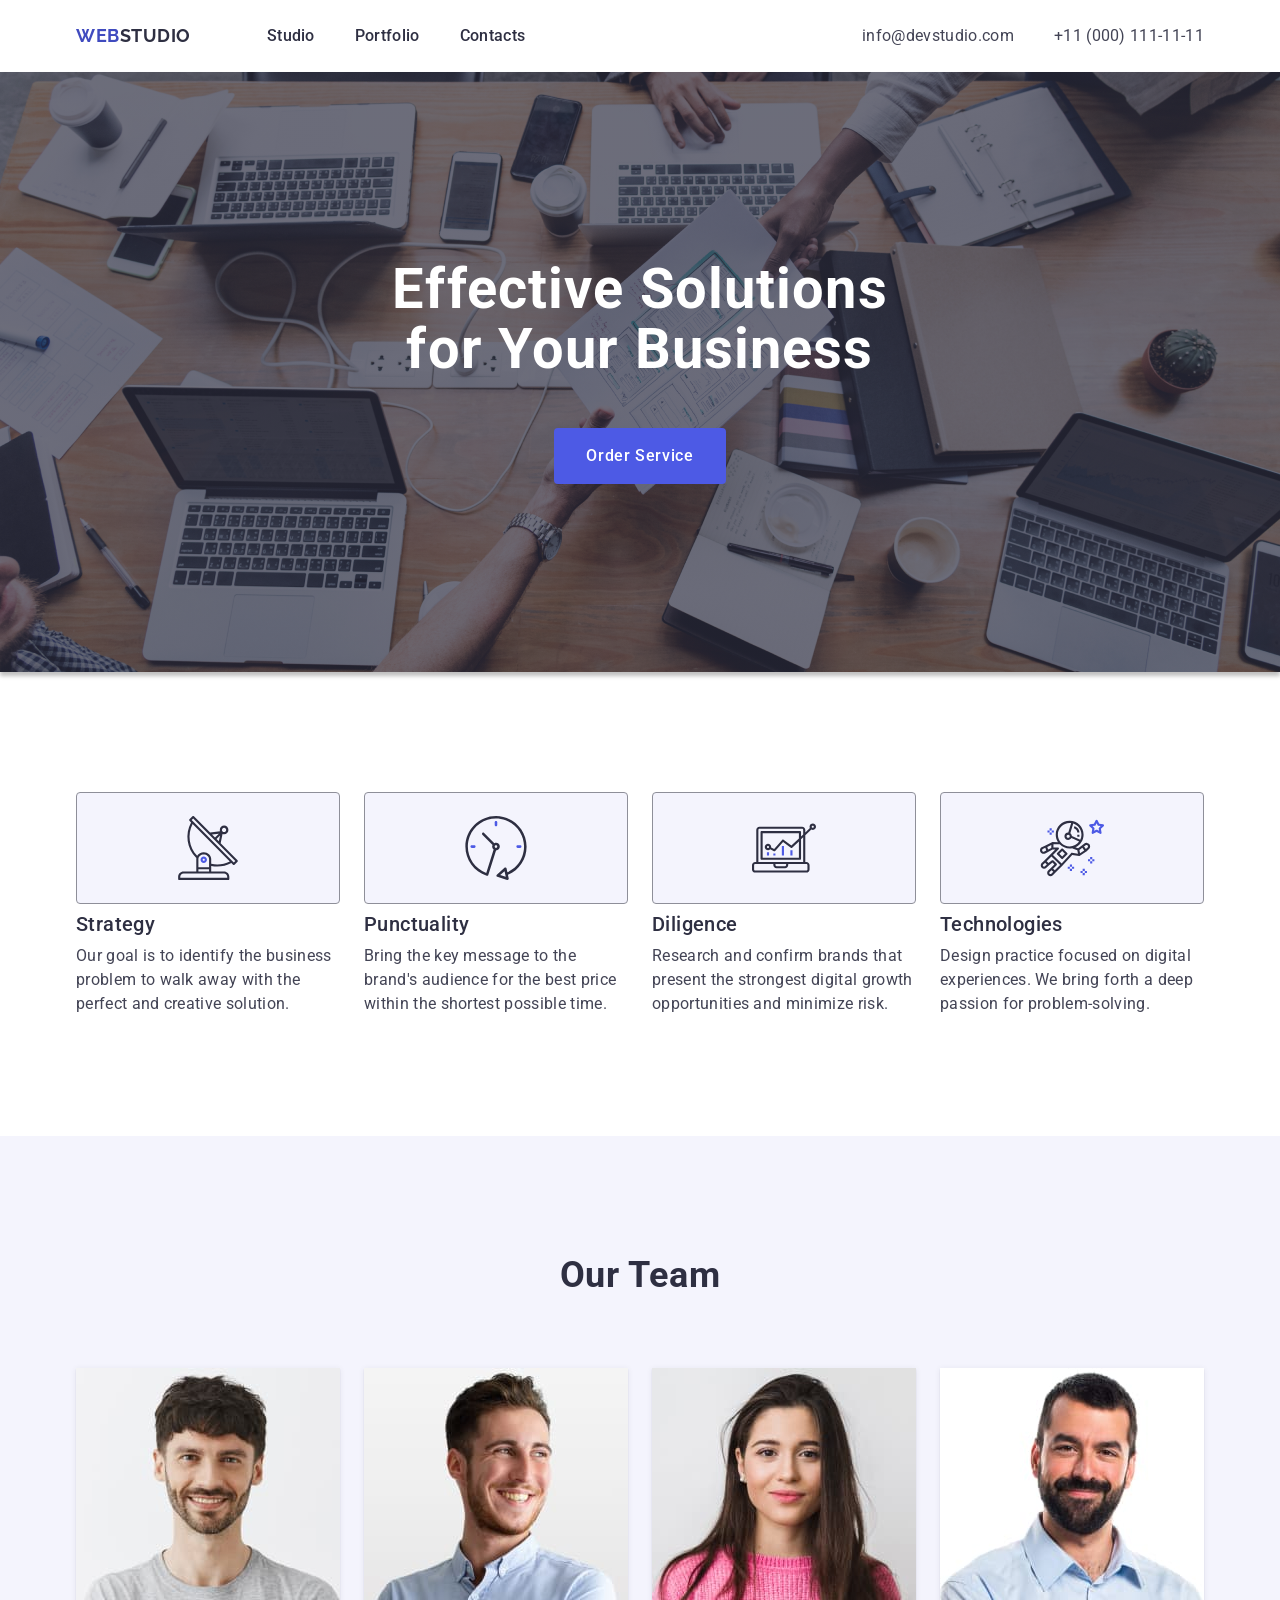
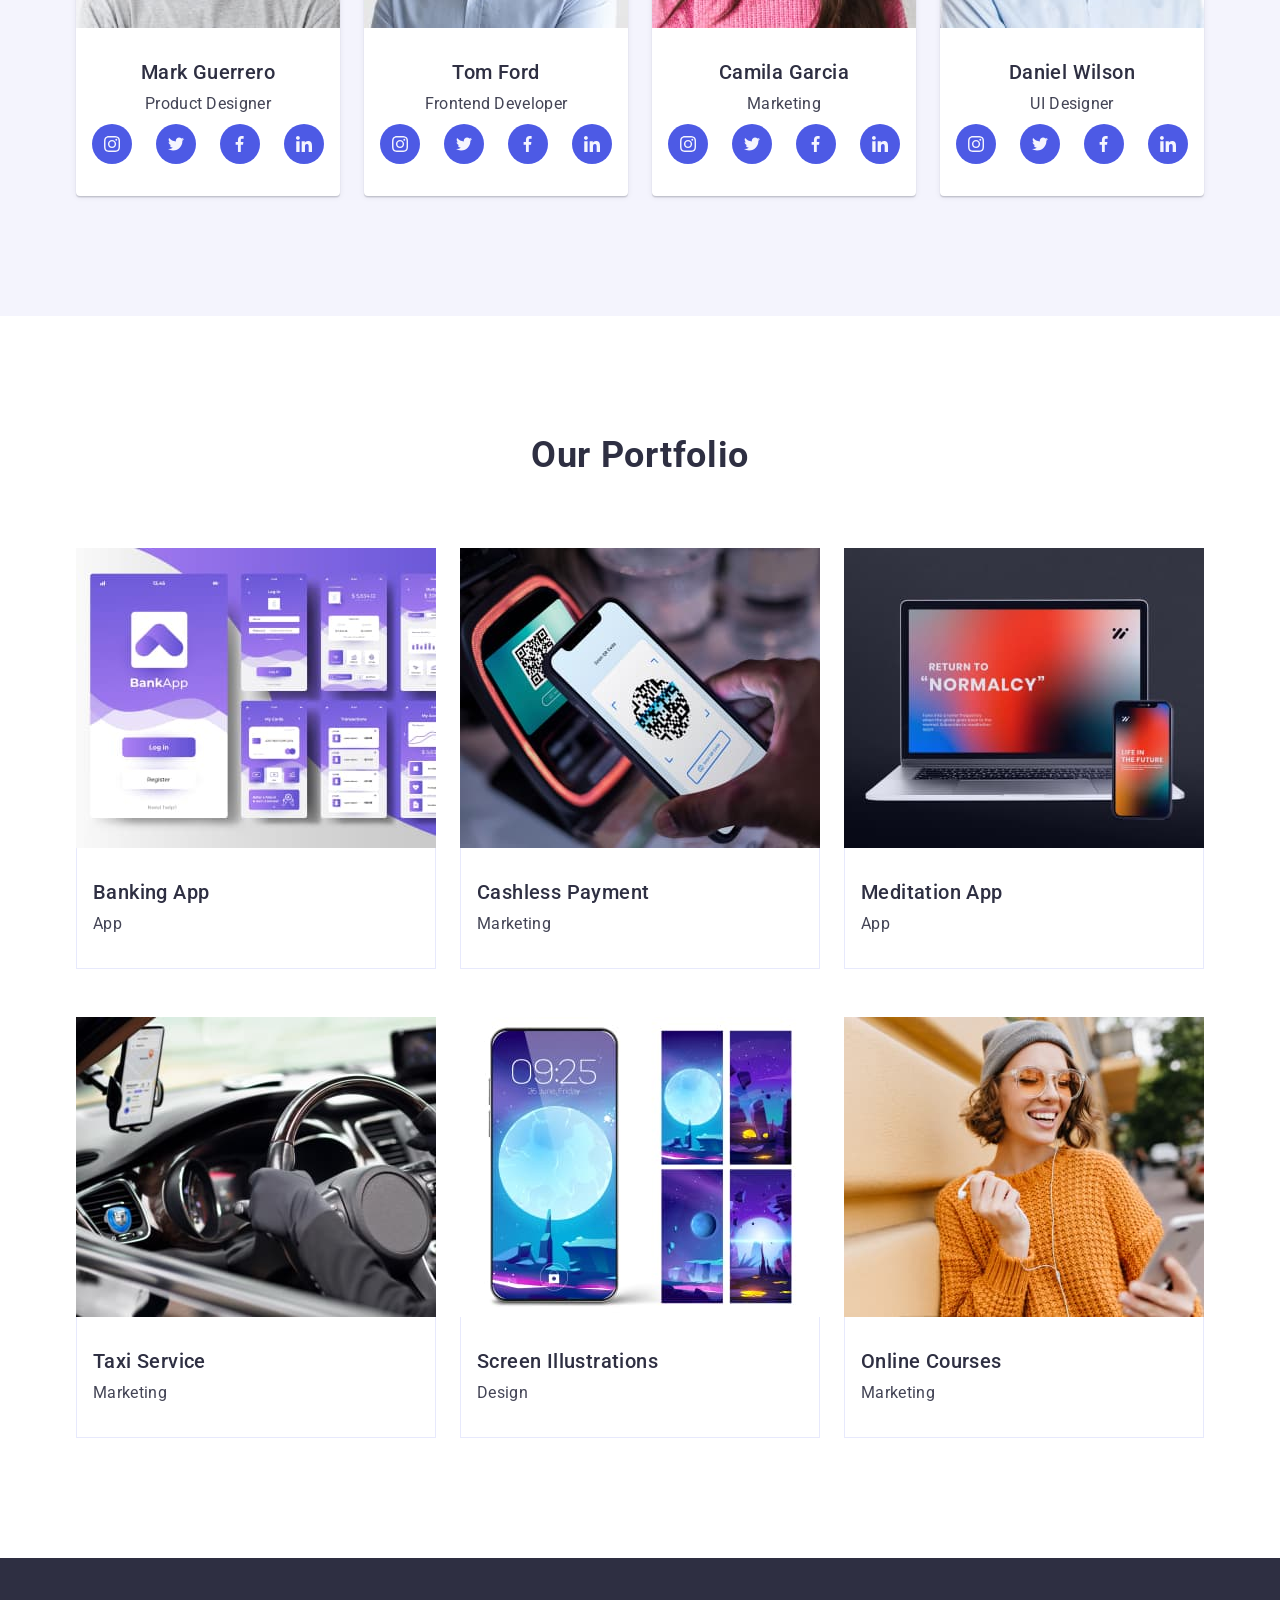
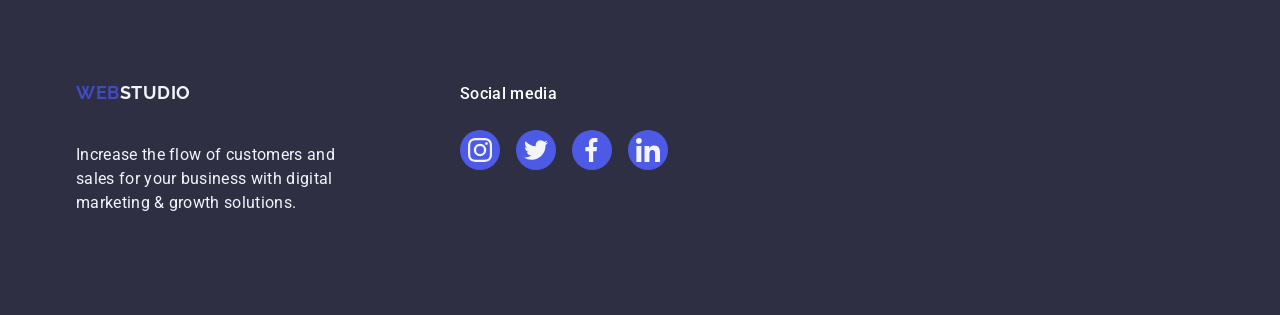
==== index.html @ 7f90b685 "section 3 hover color" ====
<!DOCTYPE html>
<html lang="en">
<head>
    <meta charset="UTF-8">
    <meta name="viewport" content="width=device-width, initial-scale=1.0">
    <title>Web-studio</title>
    <link rel="stylesheet" href="https://cdnjs.cloudflare.com/ajax/libs/modern-normalize/3.0.1/modern-normalize.min.css" integrity="sha512-q6WgHqiHlKyOqslT/lgBgodhd03Wp4BEqKeW6nNtlOY4quzyG3VoQKFrieaCeSnuVseNKRGpGeDU3qPmabCANg==" crossorigin="anonymous" referrerpolicy="no-referrer" />
<link rel="preconnect" href="https://fonts.googleapis.com">
<link rel="preconnect" href="https://fonts.gstatic.com" crossorigin>
<link href="https://fonts.googleapis.com/css2?family=Raleway:wght@700&family=Roboto:wght@400;500;700&display=swap"
    rel="stylesheet">
    <link rel="stylesheet" href="./css/styles.css" />
</head>
<body>
    <div class="page-container">
            <!-- #region ========HEADER===========-->
        <header class="header">
                <div class="container header-flex">
                    <nav class="header-nav">
                        <a class="logo" href="./index.html">web<span class="header-logo">Studio</span></a>
                        <ul class="nav-list">
                            <li class="nav-item">
                                <a class="nav-list-link" href="./index.html">Studio
                                </a>
                            </li>
                            <li class="nav-item">
                                <a class="nav-list-link" href="">Portfolio</a>
                            </li>
                            <li class="nav-item">
                                <a class="nav-list-link" href="">Contacts</a>
                            </li>
                        </ul>
                    </nav>
                    <address class="contacts">
                        <ul class="contacts-list">
                            <li class="contacts-item"><a class="contacts-link" href="mailto:info@devstudio.com"
                                target="_blank">info@devstudio.com</a></li>
                            <li class="contacts-item"><a class="contacts-link" href="tel:+110001111111">+11 (000) 111-11-11</a></li>
                        </ul>
                    </address>
                </div>
        </header>      
            <!-- #endregion header -->
            
            <!-- #region ========MAIN========== -->
        <main>
                    <!-- #region ====1 HERO=============-->
            <section class="hero">
                            <div class="container">
                            <h1 class="hero-title">Effective Solutions for Your Business</h1>
                            <button class="hero-btn" type="button">Order Service</button>
                            </div>
            </section>
                    <!-- #endregion HERO -->
                
                    <!-- #region ====2 FEATURES==========-->
            <section class="features section">
                            <div class="container">
                            <h2 class="title visually-hidden">Features</h2> <!-- Згодом сховаємо в css -->
                            <ul class="features-list">
                                <li class="features-item">
                                    <h3 class="features-item-title">Strategy</h3>
                                    <p class="text">Our goal is to identify the business problem to walk away with the perfect and creative solution.</p>
                                </li>
                                <li class="features-item">
                                <h3 class="features-item-title">Punctuality</h3>
                                <p class="text">Bring the key message to the brand's audience for the best price within the shortest possible time.</p>
                                </li>
                            <li class="features-item">
                            <h3 class="features-item-title">Diligence</h3>
                                <p class="text">Research and confirm brands that present the strongest digital growth opportunities and minimize risk.</p>
                            </li>
                            <li class="features-item">
                                <h3 class="features-item-title">Technologies</h3>
                                <p class="text">Design practice focused on digital experiences. We bring forth a deep passion for problem-solving.</p>
                            </li>
                            </ul>
                            </div>
            </section>
                    <!-- #endregion FEATURES -->
                
                    <!-- #region ======3 TEAM=========== -->
            <section class="team section">
                            <div class="container">
                            <h2 class="title">Our Team</h2>
                            <ul class="team-list">
                                <li class="team-item">
                                    <img src="./images/team/mark_guerrero.jpg" alt="Photo of Mark Guerrero" width=264>
                                    <div class="team-item-wrapper">
                                        <h3 class="team-item-title">Mark Guerrero</h3>
                                        <p class="team-item-text">Product Designer</p>
                                        <ul class="social-list">
                                            <li class="social-list-item"><a href="" class="social-link">
                                                <svg class="social-list-icon" width="16" height="16">
                                                    <use href="./images/icons.svg#icon-instagram"></use>
                                                </svg>
                                            </a></li>
                                            <li class="social-list-item"><a href="" class="social-link"><svg class="social-list-icon" width="16" height="16">
                                                <use href="./images/icons.svg#icon-twitter"></use>
                                            </svg></a></li>
                                            <li class="social-list-item"><a href="" class="social-link"><svg class="social-list-icon" width="16" height="16">
                                                <use href="./images/icons.svg#icon-facebook"></use>
                                            </svg></a></li>
                                            <li class="social-list-item"><a href="" class="social-link"><svg class="social-list-icon" width="16" height="16">
                                                <use href="./images/icons.svg#icon-linkedin"></use>
                                            </svg></a></li>
                                        </ul>
                                    </div>
                                  
                                </li>
                                <li class="team-item">
                                    <img src="./images/team/tom-ford.jpg" alt="Photo of Tom Ford" width=264>
                                    <div class="team-item-wrapper"><h3 class="team-item-title">Tom Ford</h3>
                                    <p class="team-item-text">Frontend Developer</p>
                                <ul class="social-list">
                                    <li class="social-list-item"><a href="" class="social-link">
                                            <svg class="social-list-icon" width="16" height="16">
                                                <use href="./images/icons.svg#icon-instagram"></use>
                                            </svg>
                                        </a></li>
                                    <li class="social-list-item"><a href="" class="social-link"><svg class="social-list-icon" width="16" height="16">
                                                <use href="./images/icons.svg#icon-twitter"></use>
                                            </svg></a></li>
                                    <li class="social-list-item"><a href="" class="social-link"><svg class="social-list-icon" width="16" height="16">
                                                <use href="./images/icons.svg#icon-facebook"></use>
                                            </svg></a></li>
                                    <li class="social-list-item"><a href="" class="social-link"><svg class="social-list-icon" width="16" height="16">
                                                <use href="./images/icons.svg#icon-linkedin"></use>
                                            </svg></a></li>
                                </ul>
                            </div>
                                   
                                </li>
                                <li class="team-item">
                                    <img src="./images/team/camila-garcia.jpg" alt="Photo of Camila Garcia" width=264>
                                    <div class="team-item-wrapper">
                                        <h3 class="team-item-title">Camila Garcia</h3>
                                        <p class="team-item-text">Marketing</p>
                                        <ul class="social-list">
                                            <li class="social-list-item"><a href="" class="social-link">
                                                    <svg class="social-list-icon" width="16" height="16">
                                                        <use href="./images/icons.svg#icon-instagram"></use>
                                                    </svg>
                                                </a></li>
                                            <li class="social-list-item"><a href="" class="social-link"><svg class="social-list-icon" width="16" height="16">
                                                        <use href="./images/icons.svg#icon-twitter"></use>
                                                    </svg></a></li>
                                            <li class="social-list-item"><a href="" class="social-link"><svg class="social-list-icon" width="16" height="16">
                                                        <use href="./images/icons.svg#icon-facebook"></use>
                                                    </svg></a></li>
                                            <li class="social-list-item"><a href="" class="social-link"><svg class="social-list-icon" width="16" height="16">
                                                        <use href="./images/icons.svg#icon-linkedin"></use>
                                                    </svg></a></li>
                                        </ul>
                                    </div> 
                                </li>
                                <li class="team-item">
                                    <img src="./images/team/daniel-wilson.jpg" alt="Photo of Daniel Wilson" width=264>
                                    <div class="team-item-wrapper">
                                        <h3 class="team-item-title">Daniel Wilson</h3>
                                        <p class="team-item-text">UI Designer</p>
                                        <ul class="social-list">
                                            <li class="social-list-item"><a href="" class="social-link">
                                                    <svg class="social-list-icon" width="16" height="16">
                                                        <use href="./images/svg/icons.svg#icon-instagram"></use>
                                                    </svg>
                                                </a></li>
                                            <li class="social-list-item"><a href="" class="social-link"><svg class="social-list-icon" width="16" height="16">
                                                        <use href="./images/svg/icons.svg#icon-twitter"></use>
                                                    </svg></a></li>
                                            <li class="social-list-item"><a href="" class="social-link"><svg class="social-list-icon" width="16" height="16">
                                                        <use href="./images/svg/icons.svg#icon-facebook"></use>
                                                    </svg></a></li>
                                            <li class="social-list-item"><a href="" class="social-link"><svg class="social-list-icon" width="16" height="16">
                                                        <use href="./images/svg/icons.svg#icon-linkedin"></use>
                                                    </svg></a></li>
                                        </ul>
                                    </div>   
                                </li>
                            </ul>
                            </div>
            </section>
                    <!-- #endregion TEAM -->
                
                    <!-- #region ====4 PORTFOLIO======= -->
            <section class="portfolio section">
                <div class="container">
                    <h2 class="portfolio-title title">Our Portfolio</h2>
                    <ul class="portfolio-list">
                        <li class="portfolio-item">
                            <a href="#" class="portfolio-overlay-link">
                                <div class="portfolio-img-box">
                                <img src="./images/portfolio/banking-app.jpg" alt="screenshots of banking application" width="360">
                                <div class="overlay">
                                    <p class="overlay overlay-text text">14 Stylish and User-Friendly App Design Concepts · Task Manager App · Calorie
                                    Tracker App · Exotic Fruit Ecommerce App. Cloud Storage App</p>
                                </div>
                                </div>
                                <div class="portfolio-item-wrapper">
                                    <h3 class="portfolio-item-title">Banking App</h3>
                                    <p class="text">App</p>
                                </div>
                                </a>
                            </li>
                            <li class="portfolio-item">
                                <img src="./images/portfolio/cashless-payment.jpg" alt="Mobile and Terminal" width="360">
                                <div class="portfolio-item-wrapper">
                                    <h3 class="portfolio-item-title">Cashless Payment</h3>
                                    <p class="text">Marketing</p>
                                </div>
                            </li>
                            <li class="portfolio-item">
                                <img src="./images/portfolio/meditation-app.jpg" alt="laptop" width="360">
                                <div class="portfolio-item-wrapper"><h3 class="portfolio-item-title">Meditation App</h3>
                                <p class="text">App</p></div>
                                
                            </li>
                            <li class="portfolio-item">
                                <img src="./images/portfolio/taxi-service.jpg" alt="driver in taxi" width="360">
                                <div class="portfolio-item-wrapper"><h3 class="portfolio-item-title">Taxi Service</h3>
                                <p class="text">Marketing</p></div>
                                
                            </li>
                            <li class="portfolio-item">
                                <img src="./images/portfolio/screen-illustrations.jpg" alt="Mobile creenshoots" width="360">
                                <div class="portfolio-item-wrapper"><h3 class="portfolio-item-title">Screen Illustrations</h3>
                                <p class="text">Design</p></div>
                                
                            </li>
                            <li class="portfolio-item">
                                <img src="./images/portfolio/online-courses.jpg" alt="Happy young girl with mobile and headphones"
                                    width="360">
                                    <div class="portfolio-item-wrapper"><h3 class="portfolio-item-title">Online Courses</h3>
                                    <p class="text">Marketing</p></div>
                                
                            </li>
                    </ul>
                </div>
            </section>
                    <!-- #endregion PORTFOLIO -->
        </main>
            <!-- #endregion MAIN -->
            
            <!-- #region ========FOOTER============-->
        <footer class="footer">
                    <div class="container">
                        <div class="footer-column-logo">
                            <a class="logo footer-logo-link" href="./index.html">web<span class="footer-logo">Studio</span></a>
                            <p class="text footer-text">Increase the flow of customers and sales for your business with digital marketing & growth solutions.</p>
                        </div>
                        <div class="footer-column-social">
                            <p class="text footer-text social-footer">Social media</p>
                            <ul class="social-list">
                                <li class="social-list-item"><a href="" class="social-link">
                                        <svg class="social-list-icon" width="24" height="24">
                                            <use href="./images/icons.svg#icon-instagram"></use>
                                        </svg>
                                    </a></li>
                                <li class="social-list-item"><a href="" class="social-link"><svg class="social-list-icon" width="24" height="24">
                                            <use href="./images/icons.svg#icon-twitter"></use>
                                        </svg></a></li>
                                <li class="social-list-item"><a href="" class="social-link"><svg class="social-list-icon" width="24" height="24">
                                            <use href="./images/icons.svg#icon-facebook"></use>
                                        </svg></a></li>
                                <li class="social-list-item"><a href="" class="social-link"><svg class="social-list-icon" width="24" height="24">
                                            <use href="./images/icons.svg#icon-linkedin"></use>
                                        </svg></a></li>
                            </ul>
                        </div>

                    </div>
        </footer>
            <!-- #endregion FOOTER -->
    </div>
</body>
</html>
---- css/styles.css ----
*,
*::before,
*::after {
    box-sizing: border-box;
}

h1,
h2,
h3,
h4,
h5,
h6,
p {
    margin-top: 0;
    margin-bottom: 0;
}

ul,
ol {
    margin-top: 0;
    margin-bottom: 0;
    padding-left: 0;
}

body {
    background-color: #FFFFFF;
    color: #434455;
font-family: "Roboto", sans-serif;
font-weight: 400;
font-size: 16px;
line-height: 24px;
letter-spacing: 0.02em;
}

a {
text-decoration: none;
}

ul,
ol {
    padding-left: 0;
    margin-top: 0;
    margin-bottom: 0;
    list-style-type: none;
}

img {
    display: block;
}

button {
    cursor: pointer;
}

.page-container {
    min-height: 100vh;
    display: flex;
    flex-direction: column;
}

.container {
    max-width: 1158px;
    padding: 0 15px;
    margin: 0 auto;
}

main {
    flex-grow: 1;
}

.title {
    font-weight: 700;
    font-size: 36px;
    line-height: 1.11;
    letter-spacing: 0.02em;
    text-align: center;
    color: #2e2f42;
    text-transform: capitalize;
}

h2 {
    margin-bottom: 72px;
}

h3, 
team-item-title, 
features-item-title,
portfolio-item-title {
font-weight: 500;
    font-size: 20px;
    line-height: 1.2;
    letter-spacing: 0.02em;
    color: #2e2f42;
    text-transform: capitalize;
    margin-bottom: 8px;
}

.text {
    font-weight: 400;
        font-size: 16px;
        line-height: 1.5;
        letter-spacing: 0.02em;
        text-align: center;
        color: #434455;
        text-align: left;
}
/* #region ======HEADER====== */
.header {
    /* border-bottom: 1px solid #e7e9fc; */
    box-shadow: 0px 2px 1px rgba(46, 47, 66, 0.08), 0px 1px 1px rgba(46, 47, 66, 0.16), 0px 1px 6px rgba(46, 47, 66, 0.08);
    /* 
    position: fixed;
        z-index: 999;
    top: 50%;
    left: 50%;
    transform: translate(-50%, -50%); */
    background-color: #fff;
}

.header-nav {
    display: flex;
    align-items: center;
}

.header-flex {
    display: flex;
    justify-content: space-between;
}
.logo {
    font-family: "Raleway", sans-serif;
    font-weight: 700;
    font-size: 18px;
    line-height: 1.17;
    letter-spacing: 0.03em;
    text-transform: uppercase;
    color: #404BBF;
    display: block;
    padding: 24px 0;
    margin-right: 76px;
    position: relative;
}

.header-logo {
    color: #2e2f42;
    position: relative;
}

.nav-list {
    display: flex;
    gap: 40px;
}

.nav-item {
    position: relative;
}

.header .logo:hover::after,
.header .logo:focus::after,
.nav-item:hover::after,
.nav-item:focus::after,
.contacts-item:hover::after,
.contacts-item:focus::after {
    content: "";
    background-color: #404bbf;
    width: 100%;
    display: block;
    height: 4px;
    border-radius: 2px;
    position: absolute;
    bottom: -1px;
    left: 0;
    display: block; 
}

/* .header .logo:hover::after,
.header .logo:focus::after {
    bottom: -3px;
} */

.nav-list-link {
    font-weight: 500;
    font-size: 16px;
    line-height: 1.5;
    letter-spacing: 0.02em;
    color: #2e2f42;
    display: block;
    padding: 24px 0;
    transition-property: color;
    transition-duration: 250ms;
    transition-timing-function: cubic-bezier(0.4, 0, 0.2, 1);
}

.nav-list-link:hover,
.nav-list-link:focus {
    color: #404bbf;
}

.contacts {
font-style: normal;
}

.contacts-list {
    display: flex;
    gap: 40px;
    justify-content: flex-end;
    align-items: center;
}

.contacts-item {
    padding: 24px 0;
    position: relative;
}

.contacts-link {
    color: #434455;
    transition-property: color;
    transition-duration: 250ms;
    transition-timing-function: cubic-bezier(0.4, 0, 0.2, 1);
}

.contacts-link:hover,
.contacts-link:focus {
    color: #404bbf;
}
/* #endregion HEADER */

/* #region =======HERO======= */
.hero {
    margin: 0 auto;
    padding-top: 188px;
    padding-bottom: 188px;
    max-width: 1440px;
    height: 600px;
    background-color: #2e2f42;
    background-image: linear-gradient(rgba(46, 47, 66, 0.7), rgba(46, 47, 66, 0.7)), url('../images/hero-bg.jpg');
    background-position: center;
    background-repeat: no-repeat; 
    background-size: cover;
    background-clip: padding-box;
    box-shadow: 0 4px 4px 0 rgba(0, 0, 0, 0.25);
}

.hero-title {
    font-weight: 700;
        font-size: 56px;
        line-height: 1.07;
        text-align: center;
        color: #fff;
        letter-spacing: 0.02em;
        margin: 0 auto 48px;
        max-width: 496px;
}

.hero-btn {
    font-family: inherit;
            background-color: #4d5ae5;
            color: #fff;
            font-weight: 500;
            line-height: 1.5;
            font-size: 16px;
            letter-spacing: 0.04em;
            text-transform: capitalize;
            margin: 0 auto;
            padding: 16px 32px;
min-width: 169px;
height: 56px;
display: block;
border: none;
border-radius: 4px;
transition-property: background-color;
transition-duration: 250ms;
transition-timing-function: cubic-bezier(0.4, 0, 0.2, 1);
}

.hero-btn:hover,
.hero-btn:focus {
    background-color: #404BBF;
}
/* #endregion HERO */

.section {
    padding: 120px 0;
}
/* #region ========FEATURES======== */

.visually-hidden {
        position: absolute;
        width: 1px;
        height: 1px;
        margin: -1px;
        border: 0;
        padding: 0;

        white-space: nowrap;
        clip-path: inset(100%);
        clip: rect(0 0 0 0);
        overflow: hidden;
    }

.features-list {
    display: flex;
    gap: 24px;
}

.features-item {
    flex-basis: calc((100% - 72px) / 4);
}

.features-item::before {
    content: '';
    width: 264px;
    height: 112px;
    background-color: #f4f4fd;
border: 1px solid #8e8f99;
    border-radius: 4px;
    display: block;
    background-repeat: no-repeat;
    background-position: 50%;
    margin-bottom: 8px;
}

.features-item:nth-child(1)::before {
    background-image: url(../images/svg/strategy.svg); 
}

.features-item:nth-child(2)::before {
    background-image: url(../images/svg/punctuality.svg);
}
.features-item:nth-child(3)::before {
    background-image: url(../images/svg/diligence.svg);
}
.features-item:nth-child(4)::before {
    background-image: url(../images/svg/technologies.svg);
}
/* #endregion FEATURES */

/* #region ========TEAM======== */
.team {
    background-color: #F4F4FD;

}
.team-list {
    display: flex;
    gap: 24px;
flex-basis: calc((100% - 72) / 4);
}

.team-item {
    background-color: #FFFFFF;
    border-radius: 0px 0px 4px 4px;
    box-shadow: 0 2px 1px 0 rgba(46, 47, 66, 0.08), 0 1px 1px 0 rgba(46, 47, 66, 0.16), 0 1px 6px 0 rgba(46, 47, 66, 0.08);
}

.team-item-title {
    text-transform: capitalize;
    text-align: center;
}

.team p {
    text-align: center;
}

.team-item-wrapper {
    padding: 32px 0;
}

.social-list {
    display: flex;
    gap: 24px;
    justify-content: center;
}

.social-list-item {
  margin-top: 8px;
}

.social-link {
    display: flex;
    line-height: 0;
    justify-content: center;
    align-items: center;
    width: 40px;
    height: 40px;
    border-radius: 50%;
    background-color: #4D5AE5;
    fill: #F4F4FD;
    transition-property: background-color;
    transition-duration: 250ms;
    transition-timing-function: cubic-bezier(0.4, 0, 0.2, 1);
}

.team-item .social-link:hover,
.team-item .social-link:focus {
    background-color: #404bbf;
}

/* .social-link:hover .social-list-icon,
.social-link:focus .social-list-icon {
    fill: #F4F4FD;
} */

.portfolio-item-wrapper {
    border: 1px solid #E7E9FC;
    border-top: none;
    padding: 32px 16px;
}
/* #endregion TEAM */

/* #region =====PORTFOLIO======*/

.portfolio-title {
font-size: 36px;
line-height: 1.11;
text-align: center;
letter-spacing: 0.02em;
text-transform: capitalize;
color: #2e2f42;
}

.portfolio-item-title {
    text-transform: capitalize;
}

.portfolio-list {display: flex;
    gap: 48px 24px;
    flex-wrap: wrap;}

.portfolio-item {
    flex-basis: calc((100% - 48) / 3);
    transition-property: box-shadow;
    transition-duration: 250ms;
    transition-timing-function: cubic-bezier(0.4, 0, 0.2, 1);
    
}

.portfolio-item:hover,
.portfolio-item:focus {
    box-shadow: 0 2px 1px 0 rgba(46, 47, 66, 0.08), 0 1px 1px 0 rgba(46, 47, 66, 0.16), 0 1px 6px 0 rgba(46, 47, 66, 0.08);
}

.portfolio-img-box {
    position: relative;
    overflow: hidden;
}
.overlay {
    position: absolute;
    bottom: 0;
    left: 0;
    height: 100%;
    padding: 40px 32px;
    background-color: #4d5ae5;
    width: 100%;
    transform: translateY(100%);
    transition: transform 250ms cubic-bezier(0.4, 0, 0.2, 1);
}

.overlay-text {
    color: #f4f4fd;
    overflow: auto;
}

.portfolio-overlay-link:hover .overlay,
.portfolio-overlay-link:focus .overlay {
transform: translateY(0);
}

.portfolio-item-wrapper {
    z-index: 3;
 /* position: fixed; */
  
}
/* #endregion PORTFOLIO */

/* #region ======FOOTER====== */
.footer {
    background-color: #2e2f42;
    padding-top: 100px;
    padding-bottom: 100px;
}

.footer .container {
    display: flex;
    align-items: first baseline;
}

.footer-logo-link {
display: inline-block;
margin-bottom: 16px;
}

.footer-logo {
    color: #f4f4fd;
}

.footer-column-logo {
    margin-right: 120px;
}

.footer-text {
color: #f4f4fd;
width: 264px;
}
.social-footer {
    font-weight: 500;
    margin-bottom: 16px;
    color: #FFFFFF;
}

.footer .social-list {
    gap: 16px;
    justify-content: flex-start;
}

.social-link:hover,
.social-link:focus {
    background-color: #31D0AA;
}
/* #endregion FOOTER*/
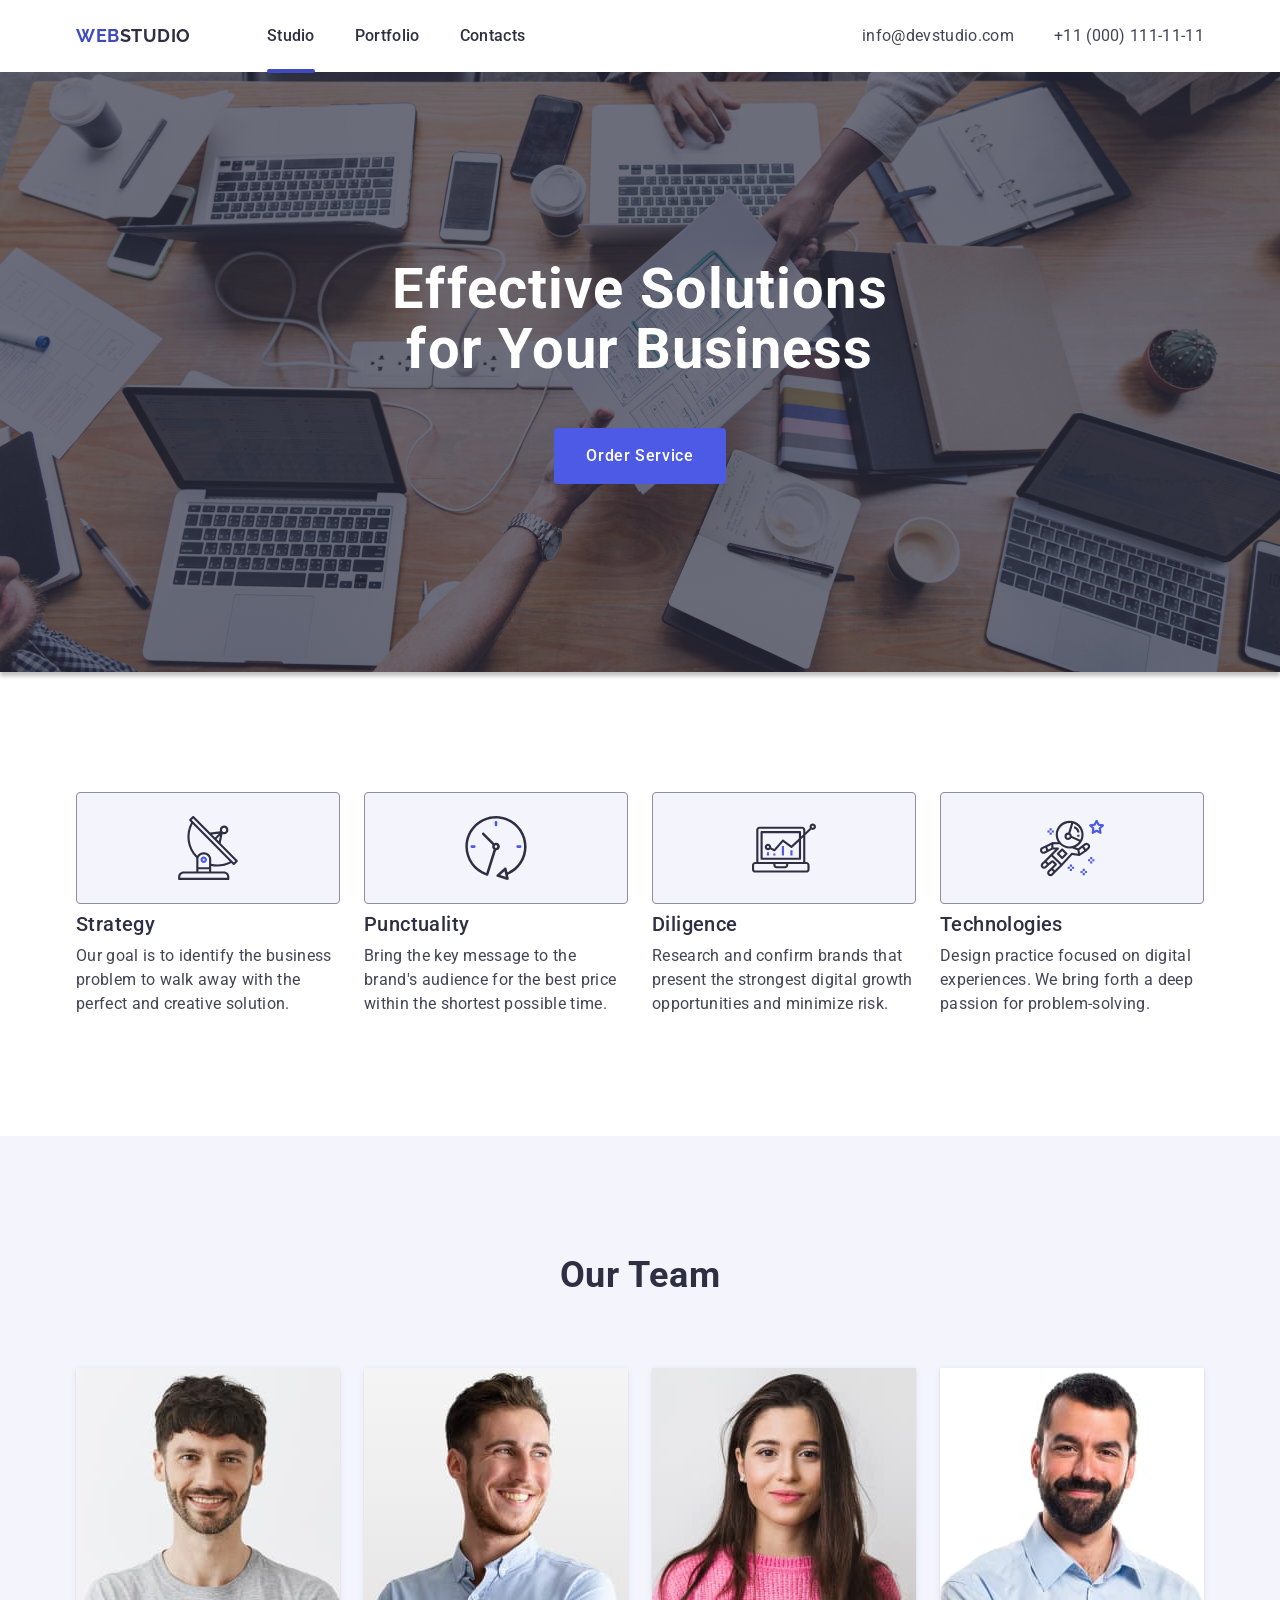
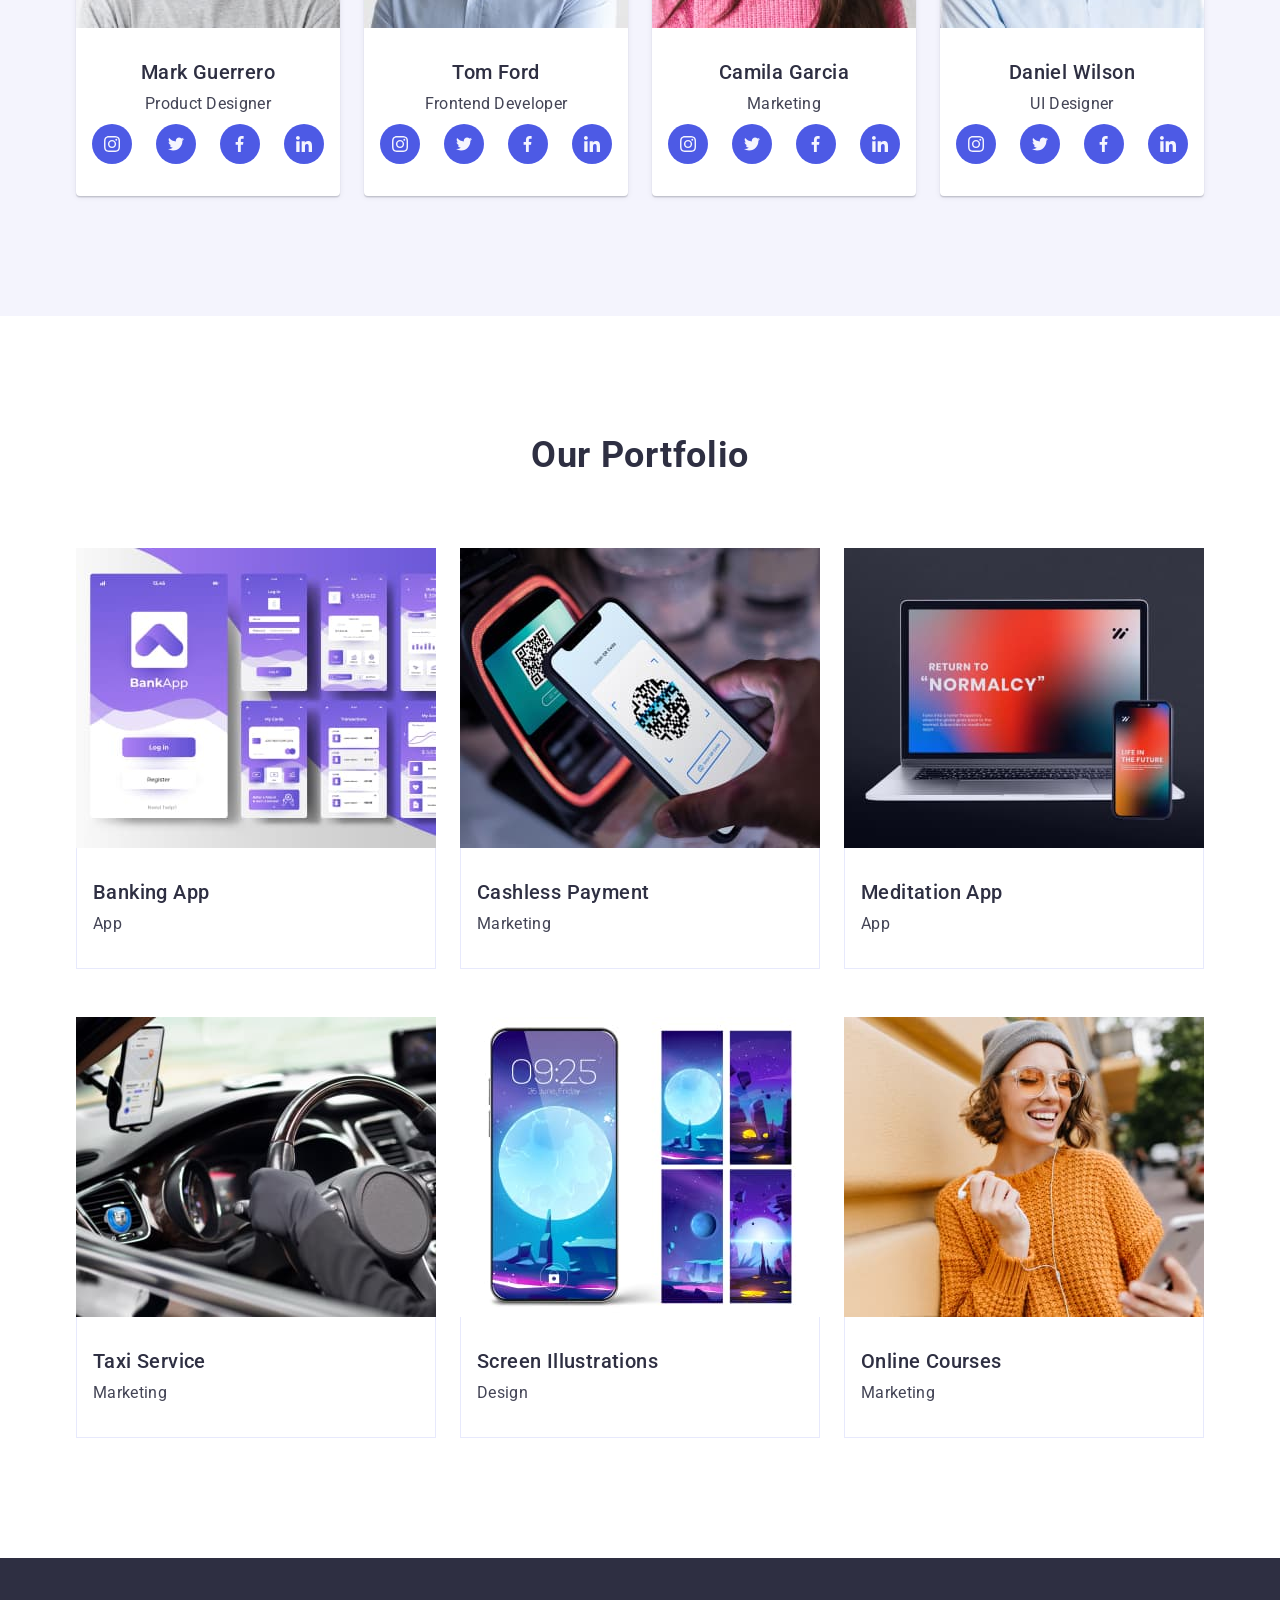
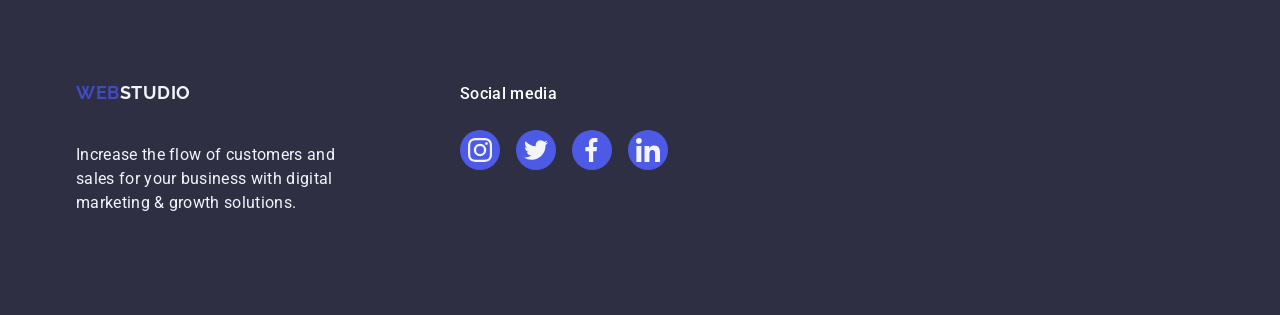
==== commit 31cbbcdd: "header current" ====
--- a/index.html
+++ b/index.html
@@ -20,7 +20,7 @@
                         <a class="logo" href="./index.html">web<span class="header-logo">Studio</span></a>
                         <ul class="nav-list">
                             <li class="nav-item">
-                                <a class="nav-list-link" href="./index.html">Studio
+                                <a class="nav-list-link current" href="./index.html">Studio
                                 </a>
                             </li>
                             <li class="nav-item">
@@ -190,11 +190,9 @@
                         <li class="portfolio-item">
                             <a href="#" class="portfolio-overlay-link">
                                 <div class="portfolio-img-box">
-                                <img src="./images/portfolio/banking-app.jpg" alt="screenshots of banking application" width="360">
-                                <div class="overlay">
-                                    <p class="overlay overlay-text text">14 Stylish and User-Friendly App Design Concepts · Task Manager App · Calorie
-                                    Tracker App · Exotic Fruit Ecommerce App. Cloud Storage App</p>
-                                </div>
+                                    <img src="./images/portfolio/banking-app.jpg" alt="screenshots of banking application" width="360">
+                                    <p class="overlay text">14 Stylish and User-Friendly App Design Concepts · Task Manager App · Calorie Tracker App · Exotic Fruit Ecommerce App ·
+                                    Cloud Storage App</p>
                                 </div>
                                 <div class="portfolio-item-wrapper">
                                     <h3 class="portfolio-item-title">Banking App</h3>
@@ -203,36 +201,56 @@
                                 </a>
                             </li>
                             <li class="portfolio-item">
-                                <img src="./images/portfolio/cashless-payment.jpg" alt="Mobile and Terminal" width="360">
+                                <div class="portfolio-img-box">
+                                    <img src="./images/portfolio/cashless-payment.jpg" alt="Mobile and Terminal" width="360">
+                                    <p class="overlay text">14 Stylish and User-Friendly App Design Concepts · Task Manager App · Calorie Tracker App · Exotic Fruit Ecommerce App ·
+                                    Cloud Storage App</p>
+                                </div>
                                 <div class="portfolio-item-wrapper">
                                     <h3 class="portfolio-item-title">Cashless Payment</h3>
                                     <p class="text">Marketing</p>
                                 </div>
                             </li>
                             <li class="portfolio-item">
-                                <img src="./images/portfolio/meditation-app.jpg" alt="laptop" width="360">
+                                <div class="portfolio-img-box">
+                                    <img src="./images/portfolio/meditation-app.jpg" alt="laptop" width="360">
+                                    <p class="overlay text">14 Stylish and User-Friendly App Design Concepts · Task Manager App · Calorie Tracker App · Exotic Fruit Ecommerce App ·
+                                    Cloud Storage App</p>
+                                </div>
                                 <div class="portfolio-item-wrapper"><h3 class="portfolio-item-title">Meditation App</h3>
                                 <p class="text">App</p></div>
                                 
                             </li>
                             <li class="portfolio-item">
-                                <img src="./images/portfolio/taxi-service.jpg" alt="driver in taxi" width="360">
+                                <div class="portfolio-img-box">
+                                    <img src="./images/portfolio/taxi-service.jpg" alt="driver in taxi" width="360">
+                                    <p class="overlay text">14 Stylish and User-Friendly App Design Concepts · Task Manager App · Calorie Tracker App · Exotic Fruit Ecommerce App ·
+                                    Cloud Storage App</p>
+                                </div>
                                 <div class="portfolio-item-wrapper"><h3 class="portfolio-item-title">Taxi Service</h3>
                                 <p class="text">Marketing</p></div>
                                 
                             </li>
                             <li class="portfolio-item">
-                                <img src="./images/portfolio/screen-illustrations.jpg" alt="Mobile creenshoots" width="360">
+                                <div class="portfolio-img-box">
+                                    <img src="./images/portfolio/screen-illustrations.jpg" alt="Mobile creenshoots" width="360">
+                                    <p class="overlay text">14 Stylish and User-Friendly App Design Concepts · Task Manager App · Calorie Tracker App · Exotic Fruit Ecommerce App ·
+                                    Cloud Storage App</p>
+                                </div>
                                 <div class="portfolio-item-wrapper"><h3 class="portfolio-item-title">Screen Illustrations</h3>
-                                <p class="text">Design</p></div>
-                                
-                            </li>
-                            <li class="portfolio-item">
-                                <img src="./images/portfolio/online-courses.jpg" alt="Happy young girl with mobile and headphones"
-                                    width="360">
-                                    <div class="portfolio-item-wrapper"><h3 class="portfolio-item-title">Online Courses</h3>
-                                    <p class="text">Marketing</p></div>
-                                
+                                <p class="text">Design</p>
+                            </div>  
+                            </li>
+                            <li class="portfolio-item">
+                                <div class="portfolio-img-box">
+                                    <img src="./images/portfolio/online-courses.jpg" alt="Happy young girl with mobile and headphones" width="360">
+                                    <p class="overlay text">14 Stylish and User-Friendly App Design Concepts · Task Manager App · Calorie Tracker App · Exotic Fruit Ecommerce App ·
+                                    Cloud Storage App</p>
+                                </div>
+                                <div class="portfolio-item-wrapper">
+                                    <h3 class="portfolio-item-title">Online Courses</h3>
+                                    <p class="text">Marketing</p>
+                                </div>
                             </li>
                     </ul>
                 </div>
--- a/css/styles.css
+++ b/css/styles.css
@@ -154,12 +154,11 @@
     position: relative;
 }
 
-.header .logo:hover::after,
-.header .logo:focus::after,
-.nav-item:hover::after,
-.nav-item:focus::after,
-.contacts-item:hover::after,
-.contacts-item:focus::after {
+.current .nav-list-link {
+    color: #404bbf;
+}
+
+.current::after {
     content: "";
     background-color: #404bbf;
     width: 100%;
@@ -172,12 +171,8 @@
     display: block; 
 }
 
-/* .header .logo:hover::after,
-.header .logo:focus::after {
-    bottom: -3px;
-} */
-
 .nav-list-link {
+    position: relative;
     font-weight: 500;
     font-size: 16px;
     line-height: 1.5;
@@ -444,24 +439,25 @@
 }
 .overlay {
     position: absolute;
-    bottom: 0;
+    top: 0;
     left: 0;
     height: 100%;
+    width: 100%;
+    font-size: 16px;
+    line-height: 1.5;
+    letter-spacing: 0.02em;
+    color: #f4f4fd;
     padding: 40px 32px;
     background-color: #4d5ae5;
-    width: 100%;
+    overflow: auto;
+    
     transform: translateY(100%);
     transition: transform 250ms cubic-bezier(0.4, 0, 0.2, 1);
 }
 
-.overlay-text {
-    color: #f4f4fd;
-    overflow: auto;
-}
-
-.portfolio-overlay-link:hover .overlay,
-.portfolio-overlay-link:focus .overlay {
-transform: translateY(0);
+.portfolio-item:hover .overlay,
+.portfolio-item:focus .overlay {
+transform: translateY(0%);
 }
 
 .portfolio-item-wrapper {
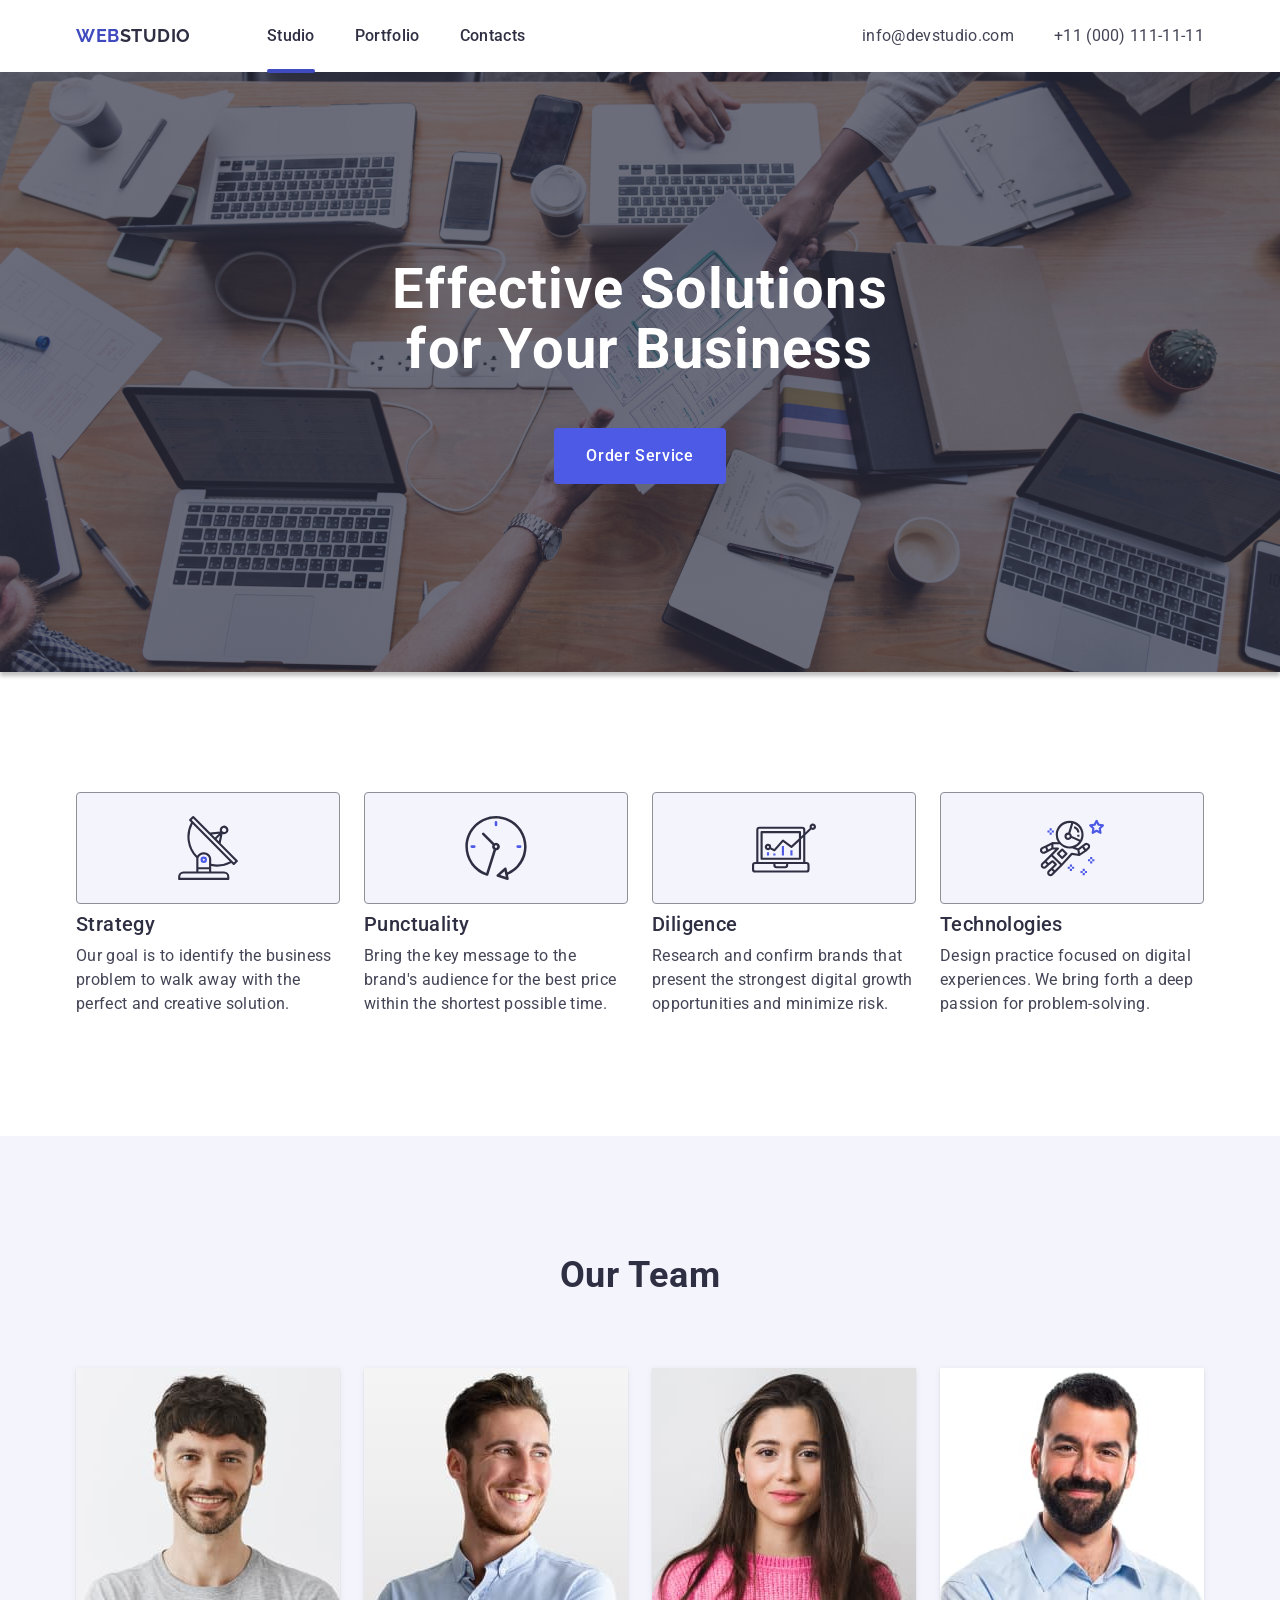
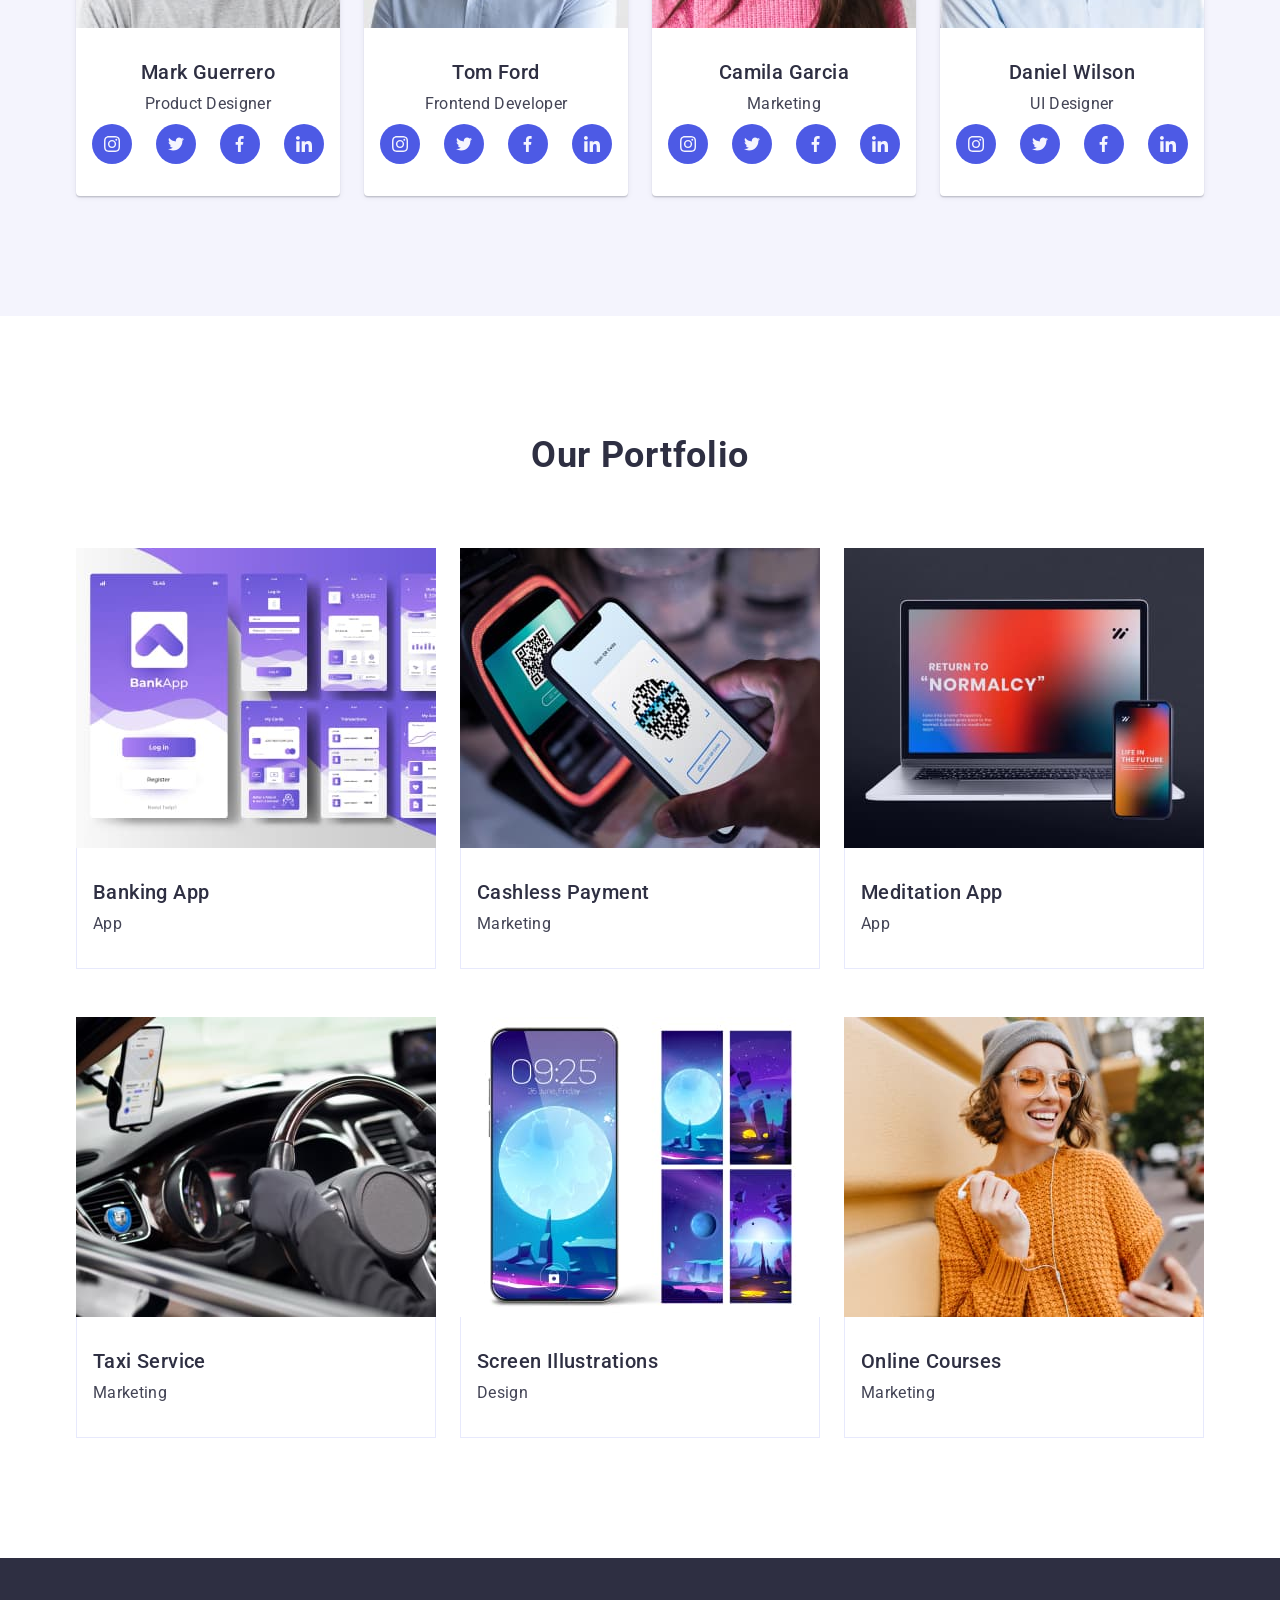
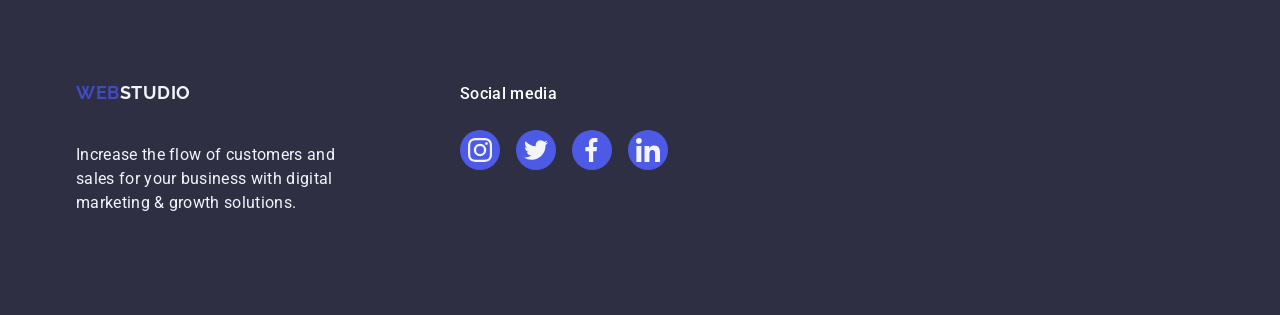
==== commit bb6ad634: "adds another option of adding icons" ====
--- a/index.html
+++ b/index.html
@@ -56,21 +56,41 @@
                     <!-- #region ====2 FEATURES==========-->
             <section class="features section">
                             <div class="container">
-                            <h2 class="title visually-hidden">Features</h2> <!-- Згодом сховаємо в css -->
+                            <h2 class="title visually-hidden">Features</h2> 
                             <ul class="features-list">
                                 <li class="features-item">
+                                    <div class="features-icon-wrap">
+                                        <svg class="features-icon" width="64" height="64">
+                                            <use href="./images/icons.svg#icon-strategy"></use>
+                                        </svg>
+                                    </div>
                                     <h3 class="features-item-title">Strategy</h3>
                                     <p class="text">Our goal is to identify the business problem to walk away with the perfect and creative solution.</p>
                                 </li>
                                 <li class="features-item">
+                                    <div class="features-icon-wrap">
+                                        <svg class="features-icon" width="64" height="64">
+                                            <use href="./images/icons.svg#icon-punctuality"></use>
+                                        </svg>
+                                    </div>
                                 <h3 class="features-item-title">Punctuality</h3>
                                 <p class="text">Bring the key message to the brand's audience for the best price within the shortest possible time.</p>
                                 </li>
                             <li class="features-item">
+                                <div class="features-icon-wrap">
+                                    <svg class="features-icon" width="64" height="64">
+                                        <use href="./images/icons.svg#icon-diligence"></use>
+                                    </svg>
+                                </div>
                             <h3 class="features-item-title">Diligence</h3>
                                 <p class="text">Research and confirm brands that present the strongest digital growth opportunities and minimize risk.</p>
                             </li>
                             <li class="features-item">
+                                <div class="features-icon-wrap">
+                                    <svg class="features-icon" width="64" height="64">
+                                        <use href="./images/icons.svg#icon-technologies"></use>
+                                    </svg>
+                                </div>
                                 <h3 class="features-item-title">Technologies</h3>
                                 <p class="text">Design practice focused on digital experiences. We bring forth a deep passion for problem-solving.</p>
                             </li>
--- a/css/styles.css
+++ b/css/styles.css
@@ -154,7 +154,7 @@
     position: relative;
 }
 
-.current .nav-list-link {
+.current {
     color: #404bbf;
 }
 
@@ -301,7 +301,27 @@
     flex-basis: calc((100% - 72px) / 4);
 }
 
-.features-item::before {
+.features-icon-wrap {
+    position: relative;
+width: 264px;
+    height: 112px;
+    background-color: #f4f4fd;
+    border: 1px solid #8e8f99;
+    border-radius: 4px;
+    display: block;
+    background-repeat: no-repeat;
+    background-position: 50%;
+    margin-bottom: 8px;
+}
+
+.features-icon {
+    position: absolute;
+        top: 50%;
+        left: 50%;
+        transform: translate(-50%, -50%);
+}
+
+/* .features-item::before {
     content: '';
     width: 264px;
     height: 112px;
@@ -312,9 +332,9 @@
     background-repeat: no-repeat;
     background-position: 50%;
     margin-bottom: 8px;
-}
-
-.features-item:nth-child(1)::before {
+} */
+
+/* .features-item:nth-child(1)::before {
     background-image: url(../images/svg/strategy.svg); 
 }
 
@@ -326,7 +346,7 @@
 }
 .features-item:nth-child(4)::before {
     background-image: url(../images/svg/technologies.svg);
-}
+} */
 /* #endregion FEATURES */
 
 /* #region ========TEAM======== */
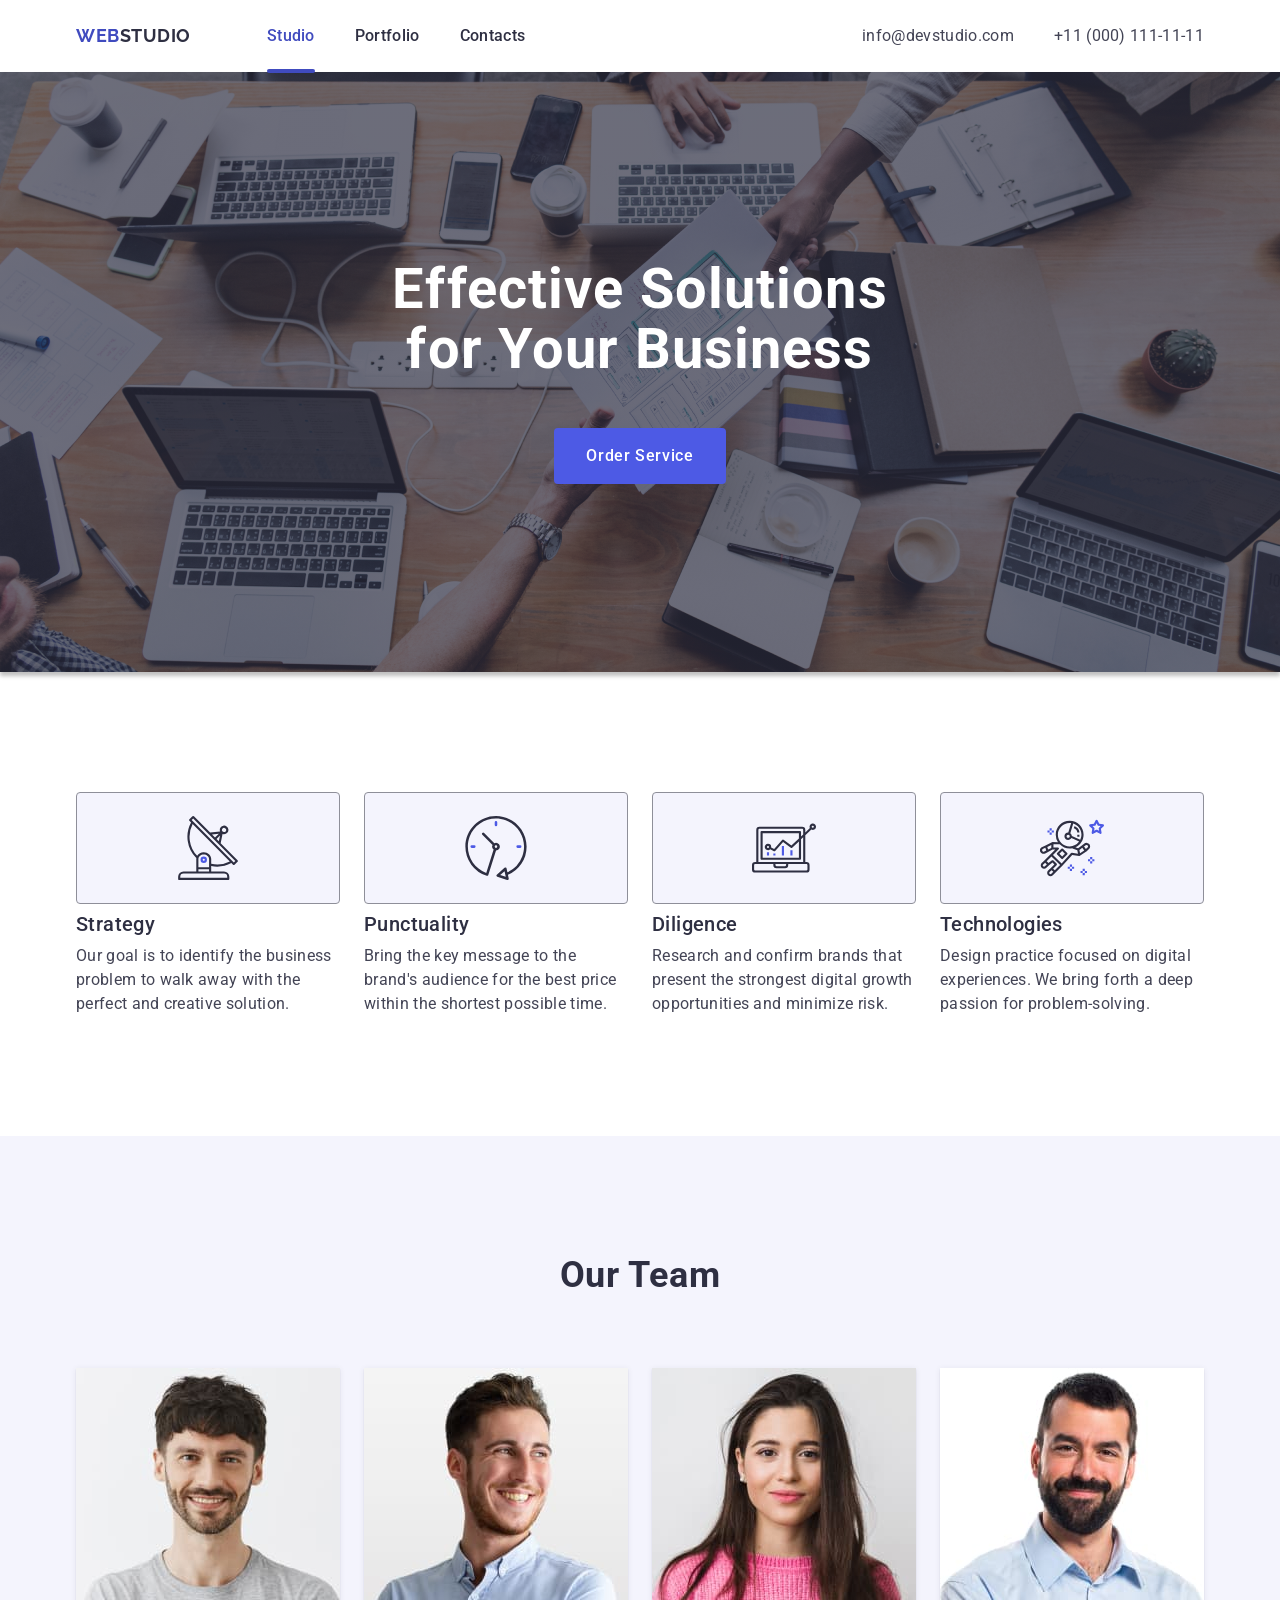
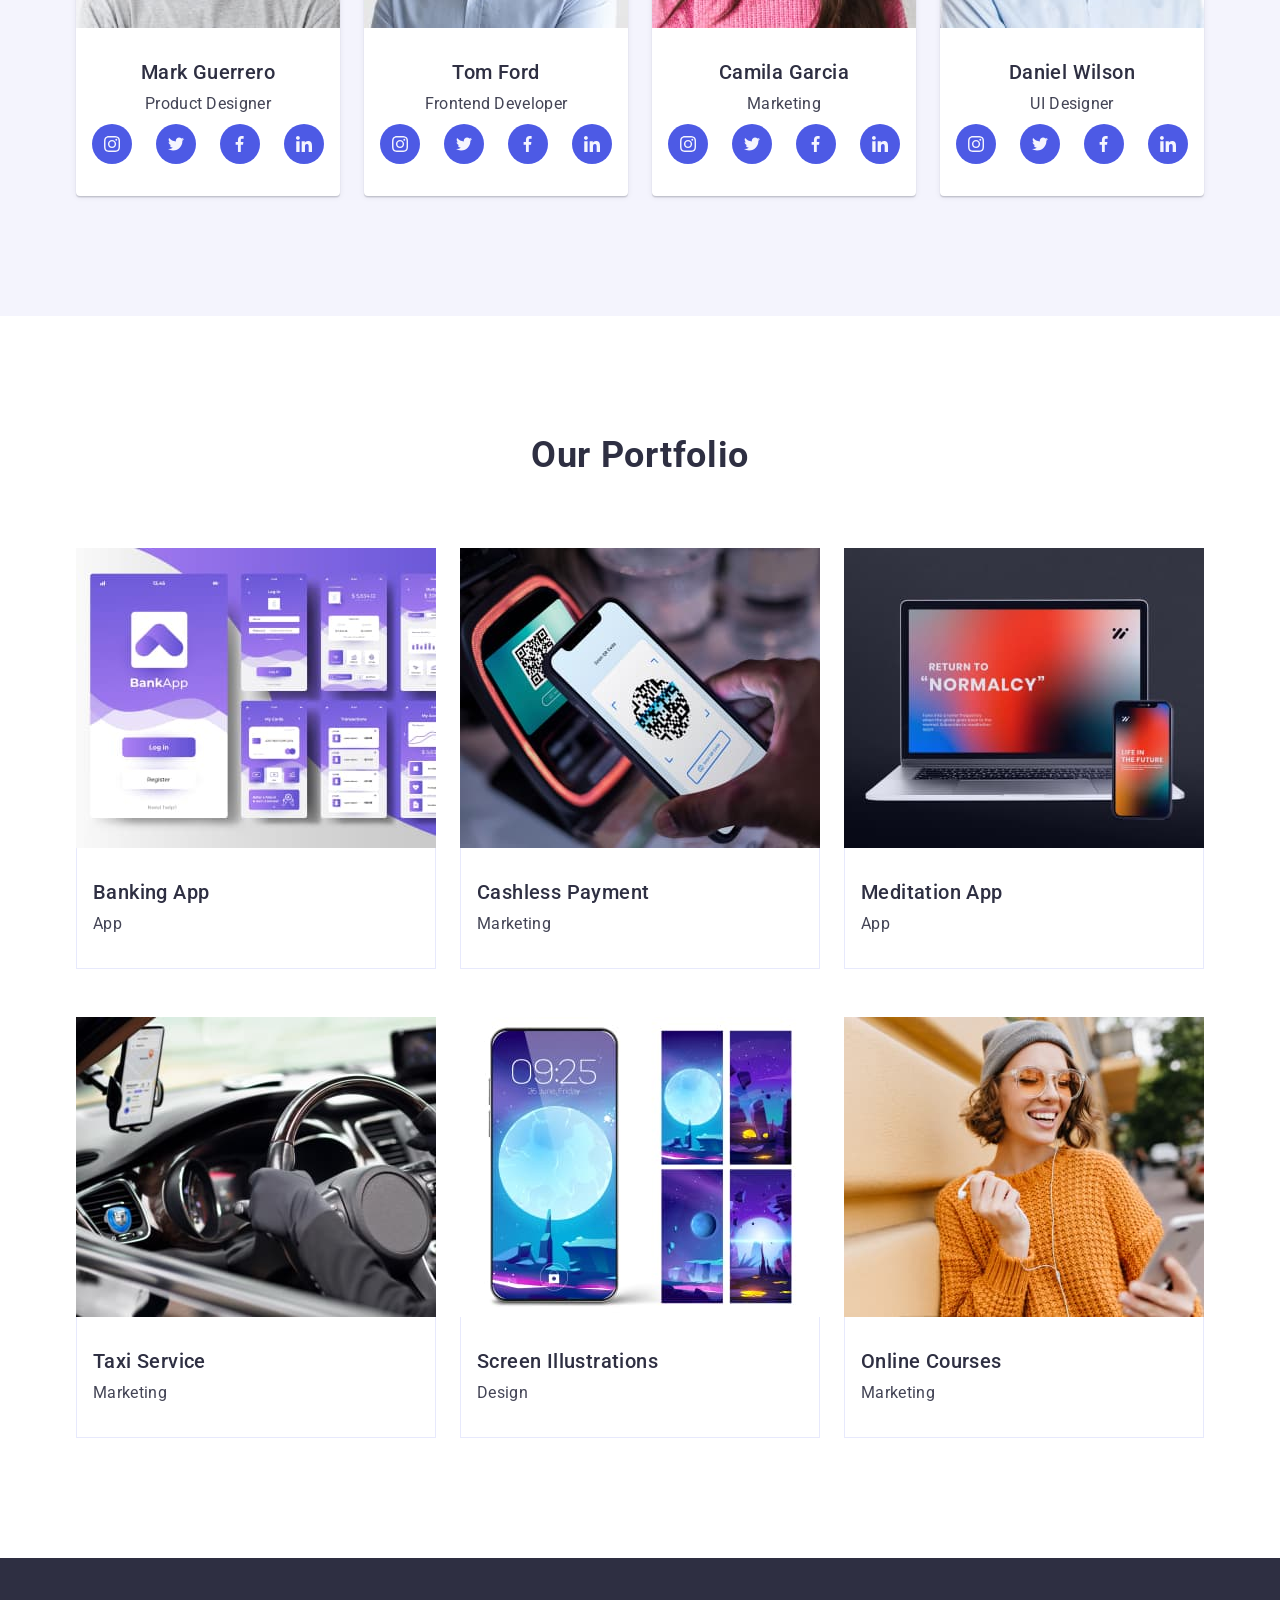
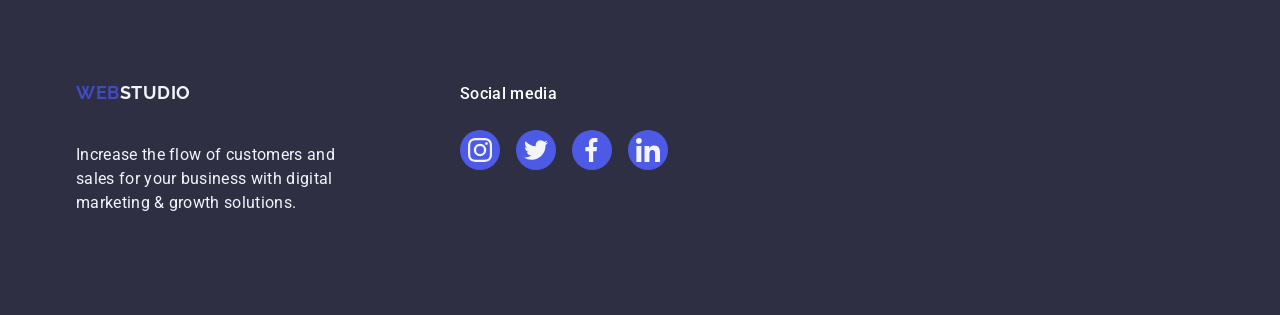
==== commit 8b334c45: "portfolio check" ====
--- a/index.html
+++ b/index.html
@@ -208,7 +208,7 @@
                     <h2 class="portfolio-title title">Our Portfolio</h2>
                     <ul class="portfolio-list">
                         <li class="portfolio-item">
-                            <a href="#" class="portfolio-overlay-link">
+                            <!-- <a href="#" class="portfolio-overlay-link"> -->
                                 <div class="portfolio-img-box">
                                     <img src="./images/portfolio/banking-app.jpg" alt="screenshots of banking application" width="360">
                                     <p class="overlay text">14 Stylish and User-Friendly App Design Concepts · Task Manager App · Calorie Tracker App · Exotic Fruit Ecommerce App ·
@@ -218,7 +218,7 @@
                                     <h3 class="portfolio-item-title">Banking App</h3>
                                     <p class="text">App</p>
                                 </div>
-                                </a>
+                                <!-- </a> -->
                             </li>
                             <li class="portfolio-item">
                                 <div class="portfolio-img-box">
--- a/css/styles.css
+++ b/css/styles.css
@@ -154,10 +154,6 @@
     position: relative;
 }
 
-.current {
-    color: #404bbf;
-}
-
 .current::after {
     content: "";
     background-color: #404bbf;
@@ -187,6 +183,10 @@
 
 .nav-list-link:hover,
 .nav-list-link:focus {
+    color: #404bbf;
+}
+
+.current {
     color: #404bbf;
 }
 
@@ -308,18 +308,19 @@
     background-color: #f4f4fd;
     border: 1px solid #8e8f99;
     border-radius: 4px;
-    display: block;
+    display: flex;
+    align-items: center;
+    justify-content: center;
     background-repeat: no-repeat;
-    background-position: 50%;
     margin-bottom: 8px;
 }
 
-.features-icon {
+/* .features-icon {
     position: absolute;
         top: 50%;
         left: 50%;
         transform: translate(-50%, -50%);
-}
+} */
 
 /* .features-item::before {
     content: '';
